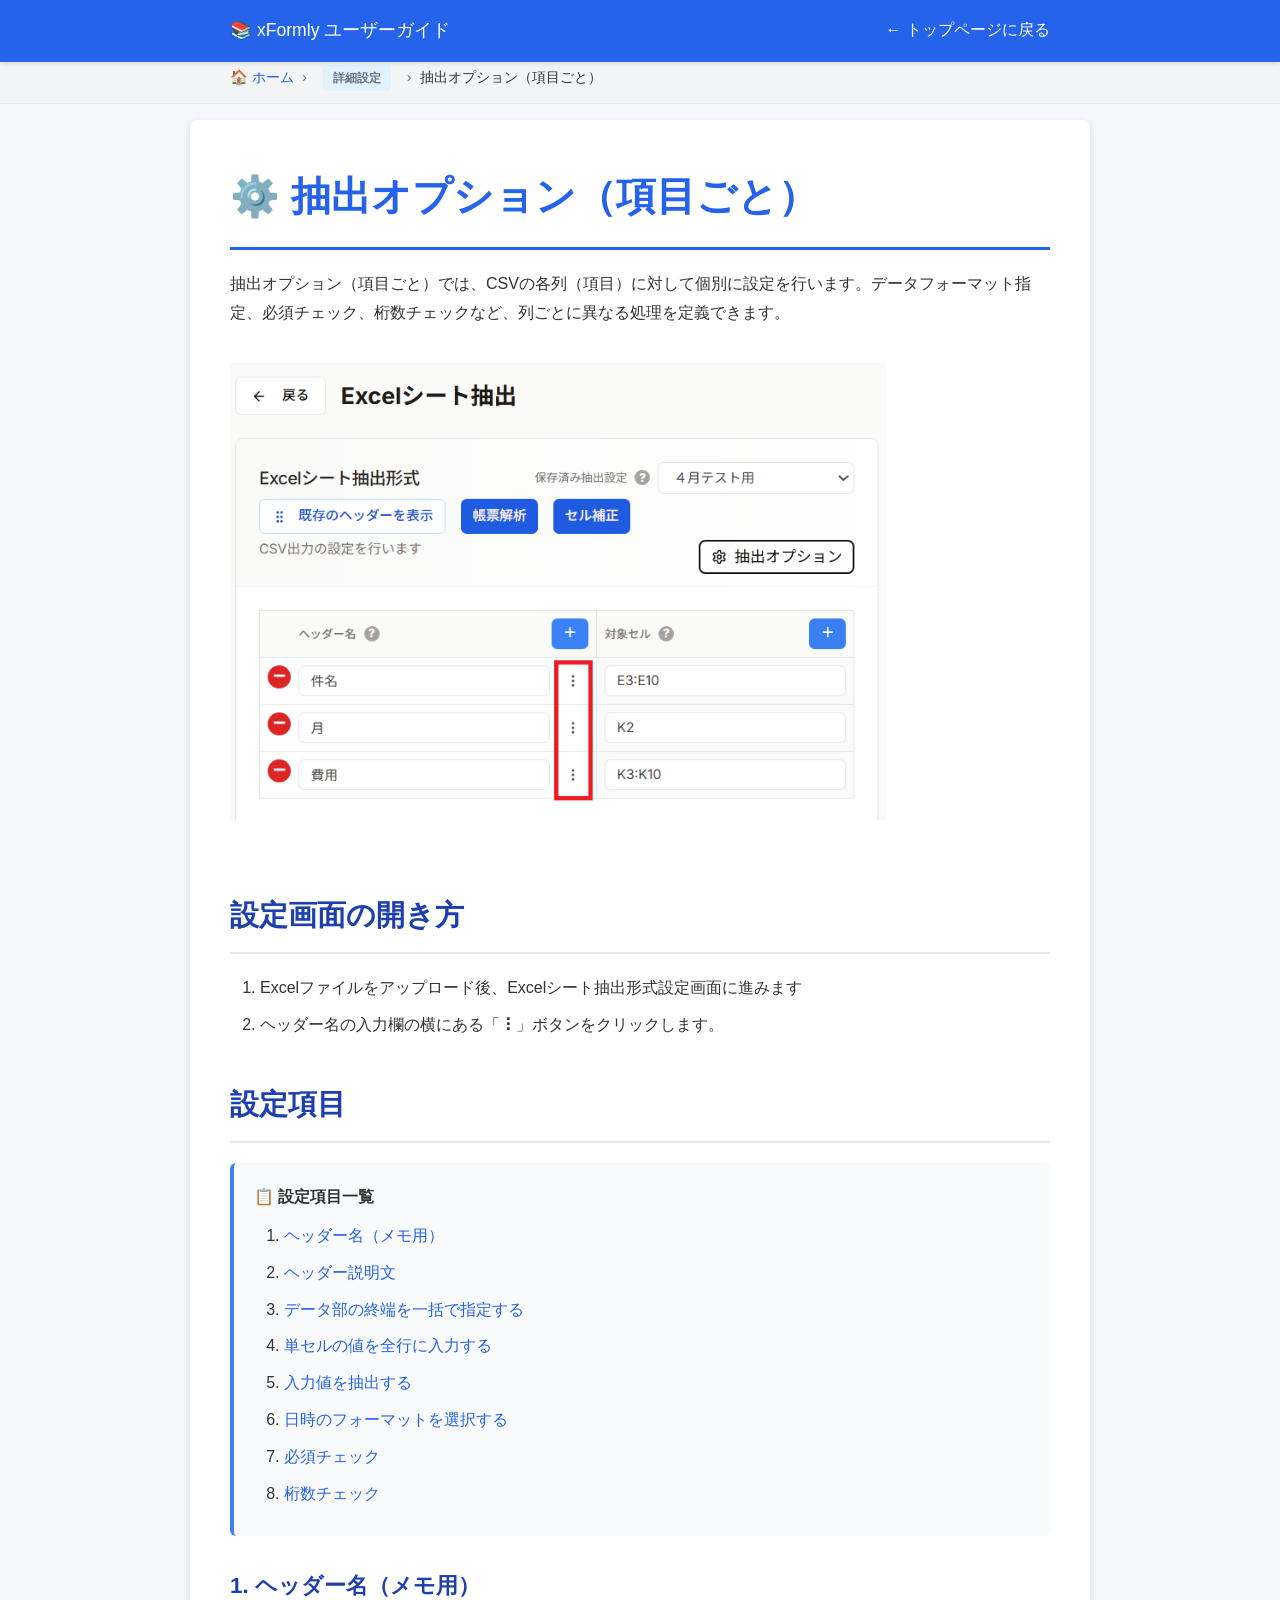
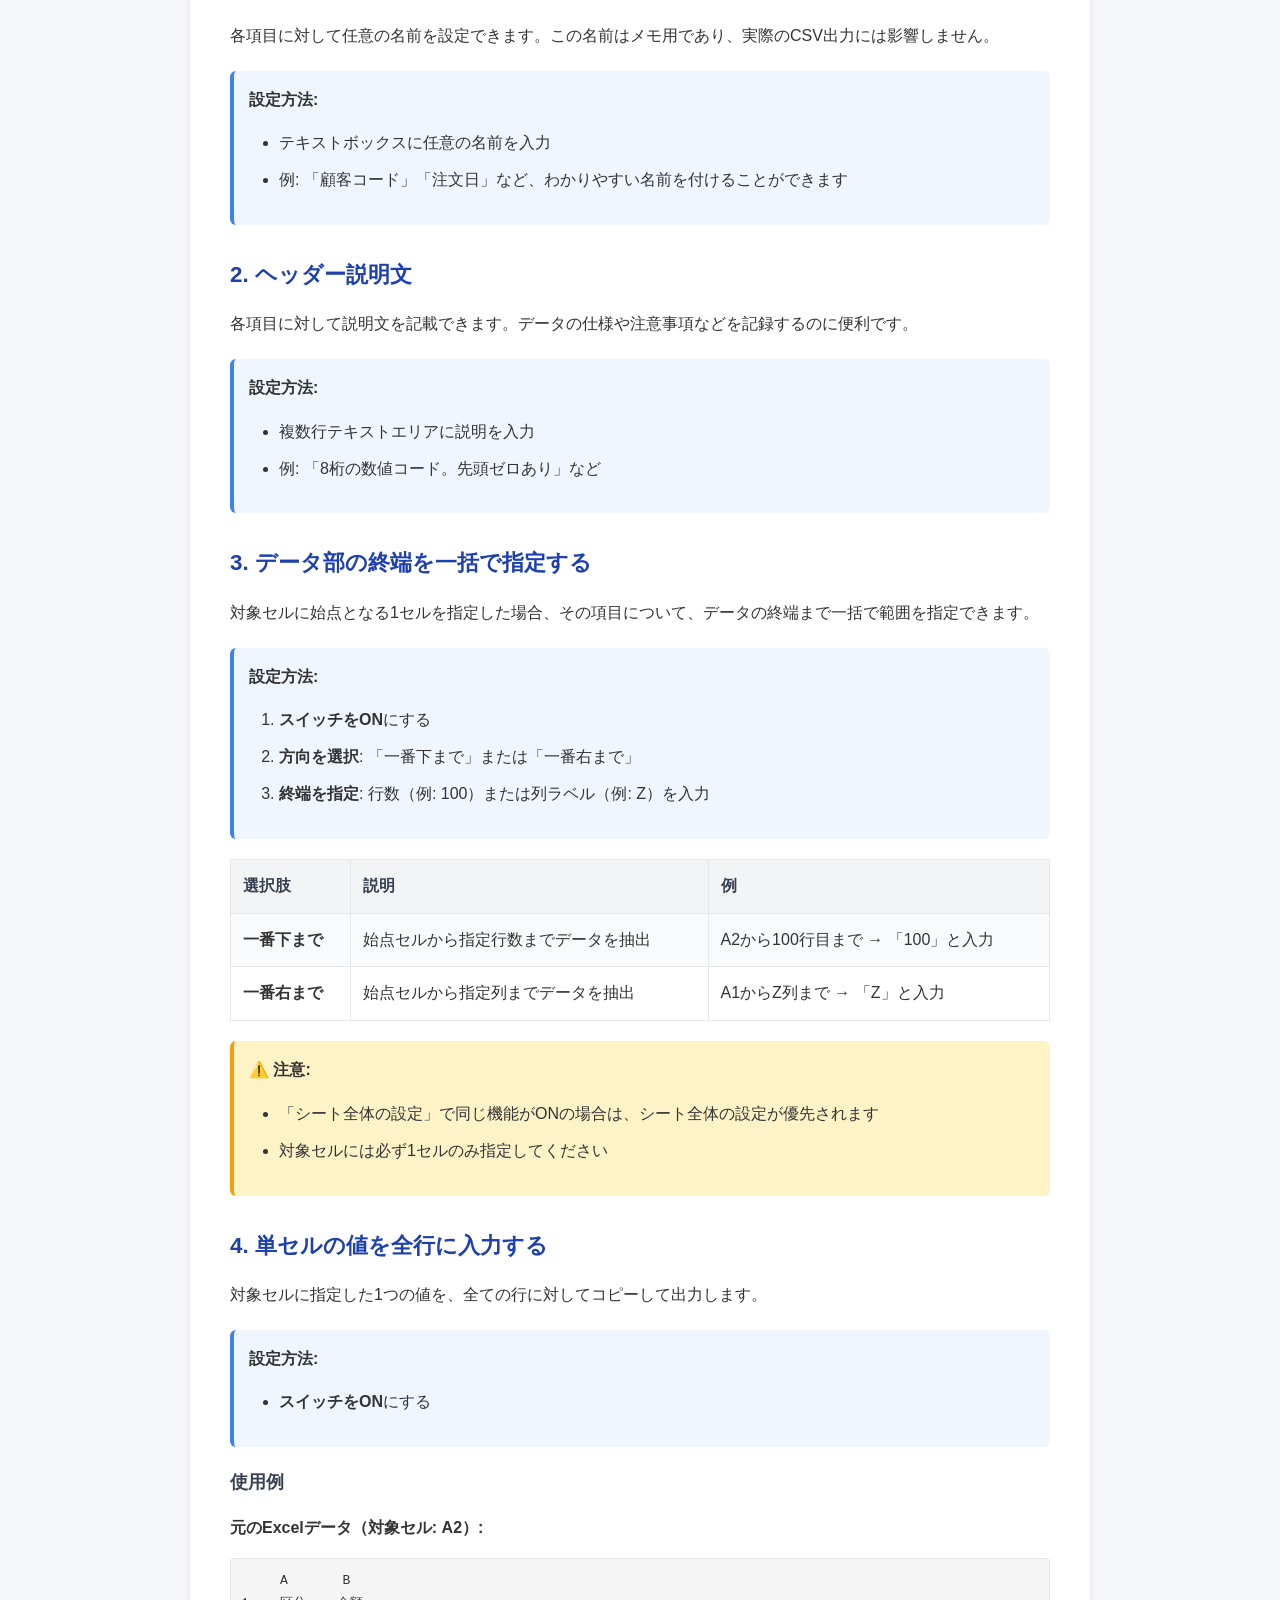
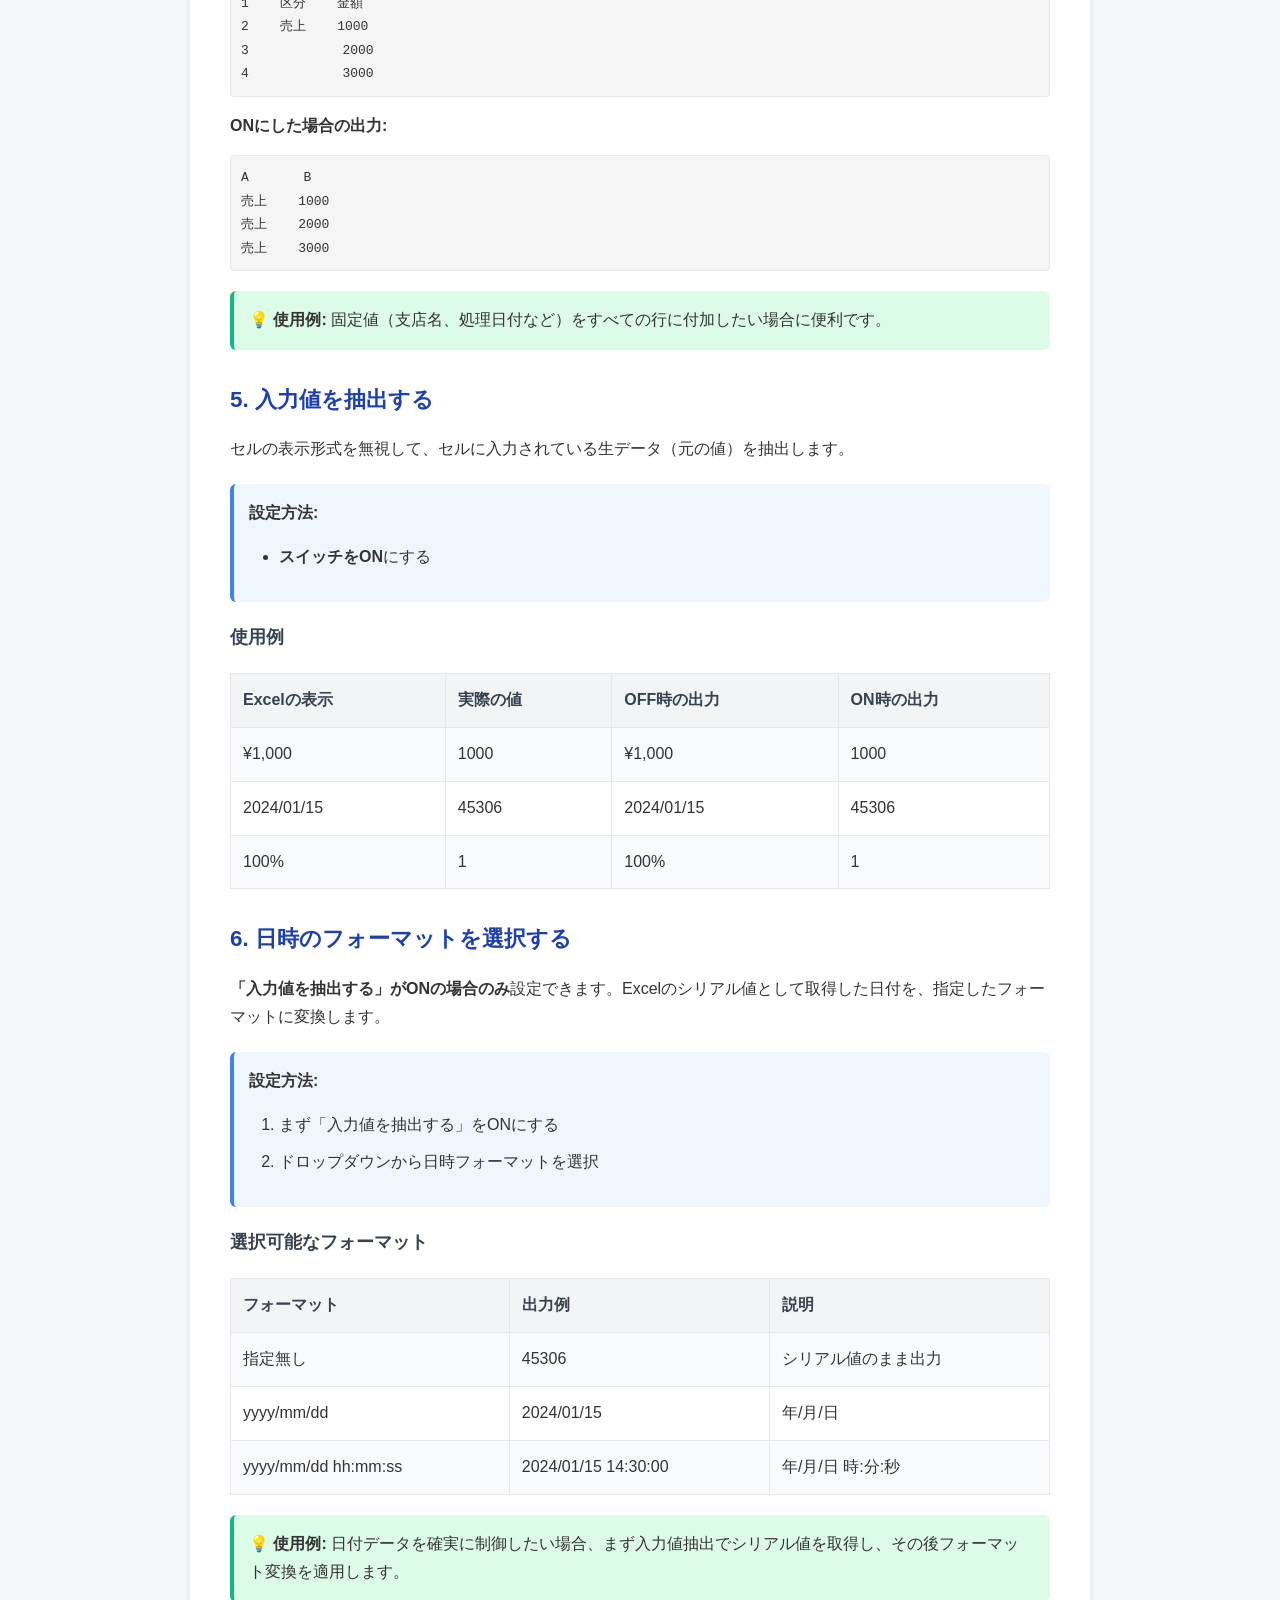
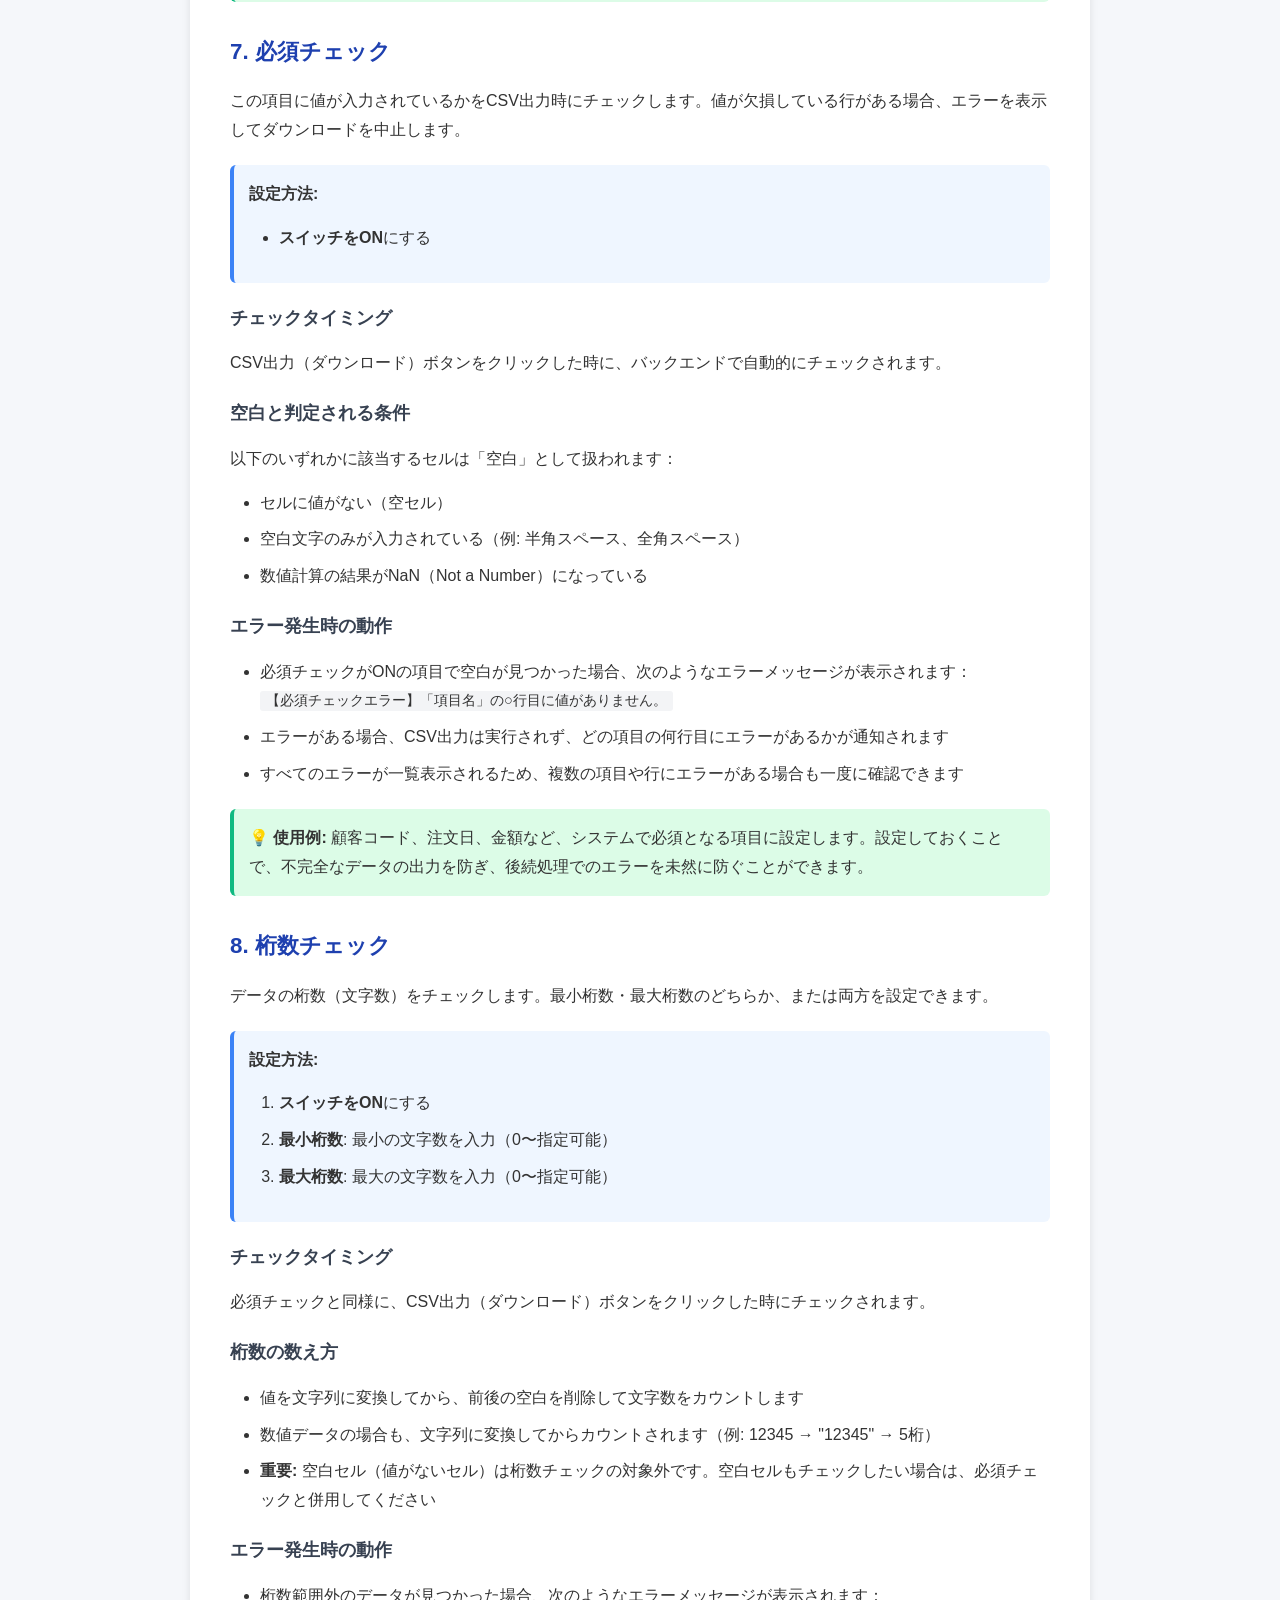
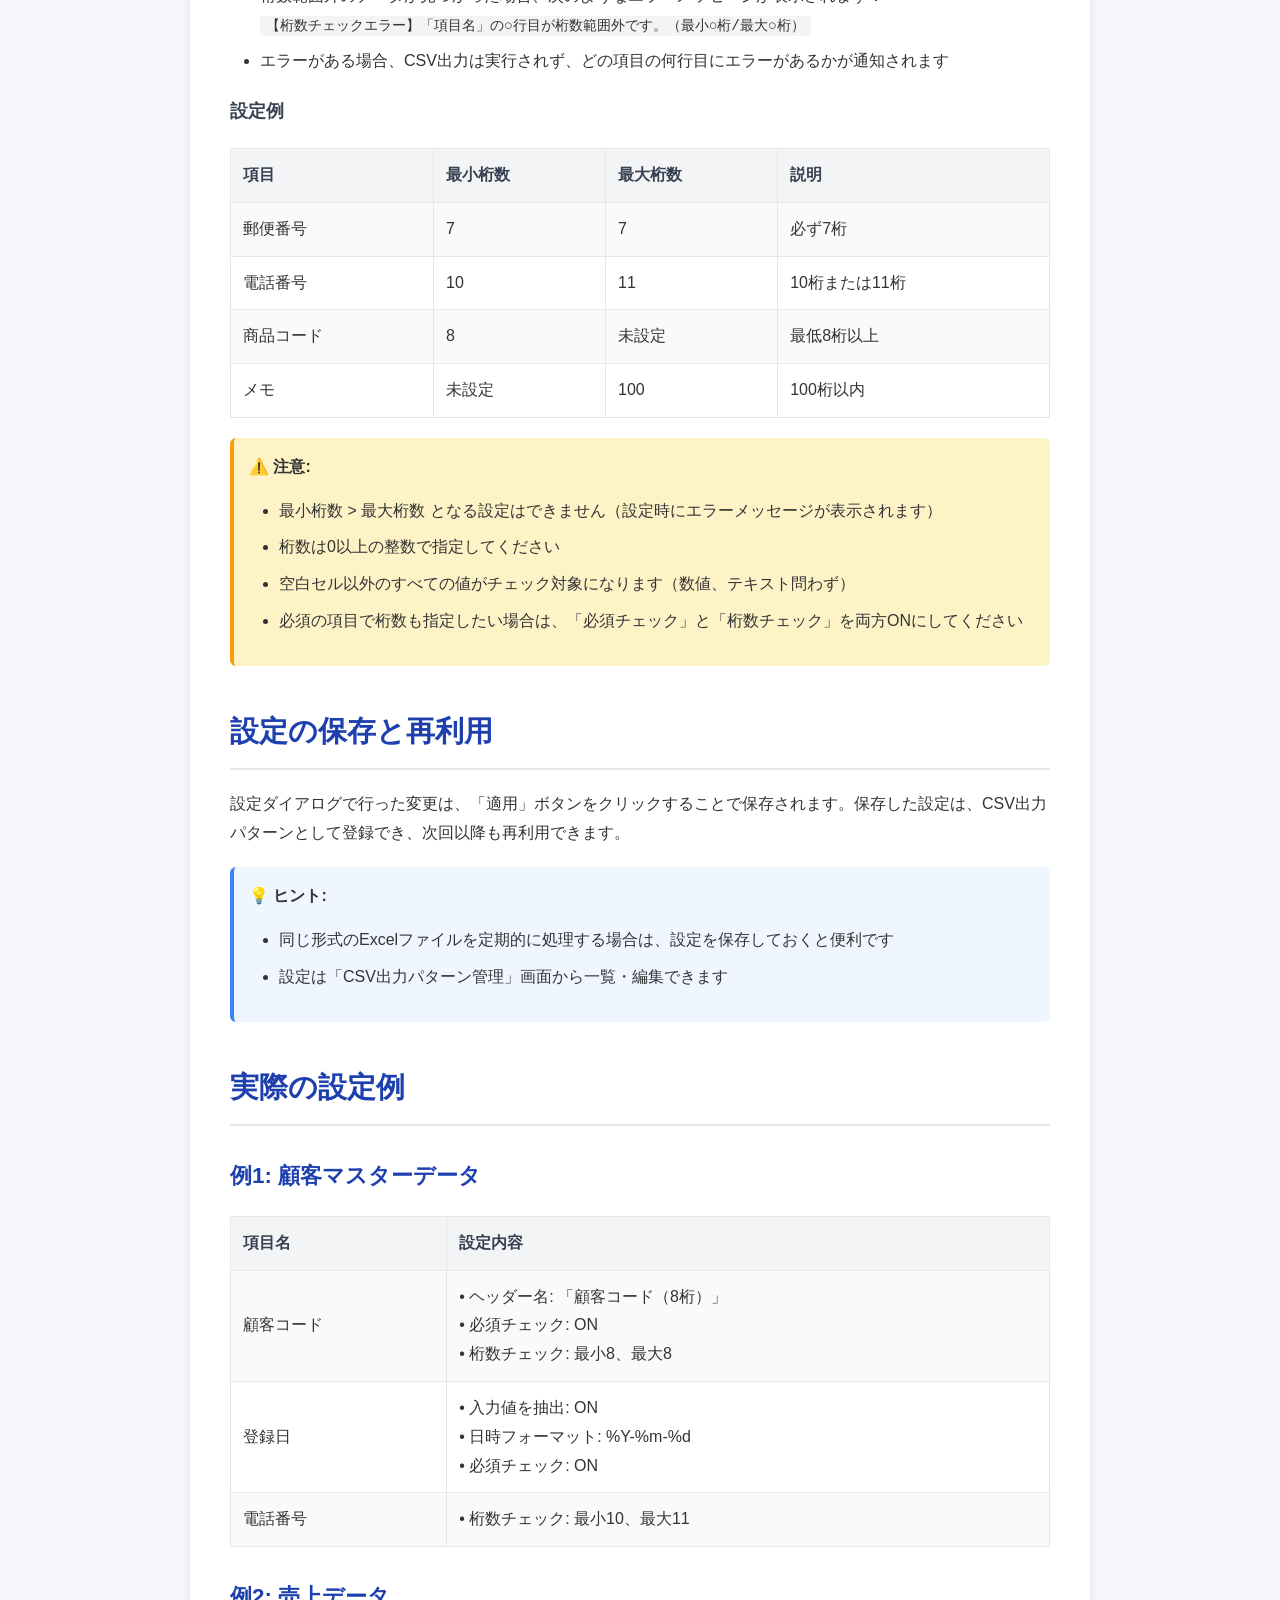
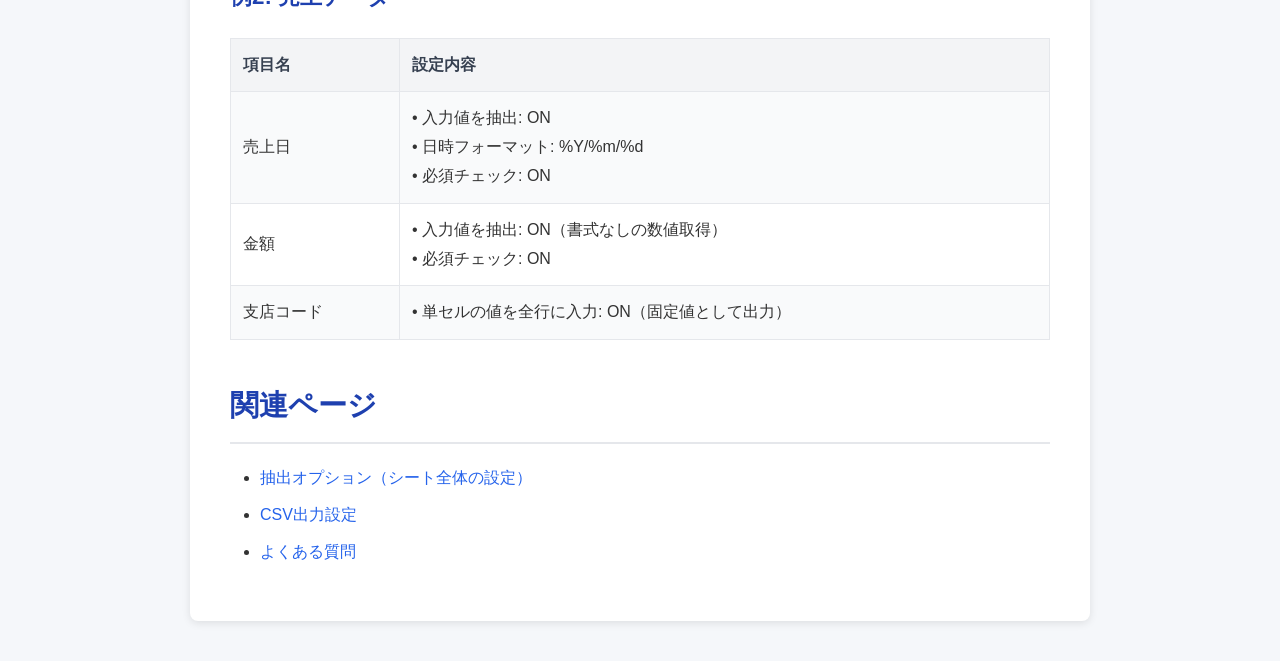
==== advanced-settings-column-options.html @ e6f2d469 "Initial commit: xFormly help site" ====
<!DOCTYPE html>
<html lang="ja">
<head>
    <meta charset="UTF-8">
    <meta name="viewport" content="width=device-width, initial-scale=1.0">
    <title>抽出オプション（項目ごと） - xFormly ユーザーガイド</title>
    
    <link rel="stylesheet" href="css/common.css">
</head>
<body>
    <div class="top-nav">
        <div class="nav-content">
            <a href="index.html" class="home-link">📚 xFormly ユーザーガイド</a>
            <a href="index.html">← トップページに戻る</a>
        </div>
    </div>
    <div class="breadcrumb">
        <div class="breadcrumb-content">
            <a href="index.html">🏠 ホーム</a><span>›</span><a href="advanced-settings.html"><span class="category-badge">詳細設定</span></a><span>›</span>抽出オプション（項目ごと）
        </div>
    </div>

    
    <div class="container">

<h1>⚙️ 抽出オプション（項目ごと）</h1>

<p>抽出オプション（項目ごと）では、CSVの各列（項目）に対して個別に設定を行います。データフォーマット指定、必須チェック、桁数チェックなど、列ごとに異なる処理を定義できます。</p>
    <img src="images/advanced-settings-項目抽出オプション.png" alt="項目抽出オプション" style="max-width: 80%; height: auto; margin: 20px 0;">

<h2>設定画面の開き方</h2>
<ol>
    <li>Excelファイルをアップロード後、Excelシート抽出形式設定画面に進みます</li>
    <li>ヘッダー名の入力欄の横にある「<strong>︙</strong>」ボタンをクリックします。</li>
</ol>

<h2>設定項目</h2>

<div class="note" style="background-color: #f8fafc; border-left: 4px solid #3b82f6; padding: 20px; margin: 20px 0;">
    <strong>📋 設定項目一覧</strong>
    <ol style="margin-top: 10px; margin-bottom: 0;">
        <li><a href="#setting-1" style="color: #2563eb;">ヘッダー名（メモ用）</a></li>
        <li><a href="#setting-2" style="color: #2563eb;">ヘッダー説明文</a></li>
        <li><a href="#setting-3" style="color: #2563eb;">データ部の終端を一括で指定する</a></li>
        <li><a href="#setting-4" style="color: #2563eb;">単セルの値を全行に入力する</a></li>
        <li><a href="#setting-5" style="color: #2563eb;">入力値を抽出する</a></li>
        <li><a href="#setting-6" style="color: #2563eb;">日時のフォーマットを選択する</a></li>
        <li><a href="#setting-7" style="color: #2563eb;">必須チェック</a></li>
        <li><a href="#setting-8" style="color: #2563eb;">桁数チェック</a></li>
    </ol>
</div>

<h3 id="setting-1">1. ヘッダー名（メモ用）</h3>

<p>各項目に対して任意の名前を設定できます。この名前はメモ用であり、実際のCSV出力には影響しません。</p>

<div class="note">
    <strong>設定方法:</strong>
    <ul>
        <li>テキストボックスに任意の名前を入力</li>
        <li>例: 「顧客コード」「注文日」など、わかりやすい名前を付けることができます</li>
    </ul>
</div>

<h3 id="setting-2">2. ヘッダー説明文</h3>

<p>各項目に対して説明文を記載できます。データの仕様や注意事項などを記録するのに便利です。</p>

<div class="note">
    <strong>設定方法:</strong>
    <ul>
        <li>複数行テキストエリアに説明を入力</li>
        <li>例: 「8桁の数値コード。先頭ゼロあり」など</li>
    </ul>
</div>

<h3 id="setting-3">3. データ部の終端を一括で指定する</h3>

<p>対象セルに始点となる1セルを指定した場合、その項目について、データの終端まで一括で範囲を指定できます。</p>

<div class="note">
    <strong>設定方法:</strong>
    <ol>
        <li><strong>スイッチをON</strong>にする</li>
        <li><strong>方向を選択</strong>: 「一番下まで」または「一番右まで」</li>
        <li><strong>終端を指定</strong>: 行数（例: 100）または列ラベル（例: Z）を入力</li>
    </ol>
</div>

<table>
    <tr>
        <th>選択肢</th>
        <th>説明</th>
        <th>例</th>
    </tr>
    <tr>
        <td><strong>一番下まで</strong></td>
        <td>始点セルから指定行数までデータを抽出</td>
        <td>A2から100行目まで → 「100」と入力</td>
    </tr>
    <tr>
        <td><strong>一番右まで</strong></td>
        <td>始点セルから指定列までデータを抽出</td>
        <td>A1からZ列まで → 「Z」と入力</td>
    </tr>
</table>

<div class="warning">
    <strong>⚠️ 注意:</strong>
    <ul>
        <li>「シート全体の設定」で同じ機能がONの場合は、シート全体の設定が優先されます</li>
        <li>対象セルには必ず1セルのみ指定してください</li>
    </ul>
</div>

<h3 id="setting-4">4. 単セルの値を全行に入力する</h3>

<p>対象セルに指定した1つの値を、全ての行に対してコピーして出力します。</p>

<div class="note">
    <strong>設定方法:</strong>
    <ul>
        <li><strong>スイッチをON</strong>にする</li>
    </ul>
</div>

<h4>使用例</h4>

<p><strong>元のExcelデータ（対象セル: A2）:</strong></p>
<pre style="background-color: #f5f5f5; padding: 10px; border-radius: 4px;">
     A       B
1    区分    金額
2    売上    1000
3            2000
4            3000
</pre>

<p><strong>ONにした場合の出力:</strong></p>
<pre style="background-color: #f5f5f5; padding: 10px; border-radius: 4px;">
A       B
売上    1000
売上    2000
売上    3000
</pre>

<div class="tip">
    <strong>💡 使用例:</strong> 固定値（支店名、処理日付など）をすべての行に付加したい場合に便利です。
</div>

<h3 id="setting-5">5. 入力値を抽出する</h3>

<p>セルの表示形式を無視して、セルに入力されている生データ（元の値）を抽出します。</p>

<div class="note">
    <strong>設定方法:</strong>
    <ul>
        <li><strong>スイッチをON</strong>にする</li>
    </ul>
</div>

<h4>使用例</h4>

<table>
    <tr>
        <th>Excelの表示</th>
        <th>実際の値</th>
        <th>OFF時の出力</th>
        <th>ON時の出力</th>
    </tr>
    <tr>
        <td>¥1,000</td>
        <td>1000</td>
        <td>¥1,000</td>
        <td>1000</td>
    </tr>
    <tr>
        <td>2024/01/15</td>
        <td>45306</td>
        <td>2024/01/15</td>
        <td>45306</td>
    </tr>
    <tr>
        <td>100%</td>
        <td>1</td>
        <td>100%</td>
        <td>1</td>
    </tr>
</table>

<h3 id="setting-6">6. 日時のフォーマットを選択する</h3>

<p><strong>「入力値を抽出する」がONの場合のみ</strong>設定できます。Excelのシリアル値として取得した日付を、指定したフォーマットに変換します。</p>

<div class="note">
    <strong>設定方法:</strong>
    <ol>
        <li>まず「入力値を抽出する」をONにする</li>
        <li>ドロップダウンから日時フォーマットを選択</li>
    </ol>
</div>

<h4>選択可能なフォーマット</h4>

<table>
    <tr>
        <th>フォーマット</th>
        <th>出力例</th>
        <th>説明</th>
    </tr>
    <tr>
        <td>指定無し</td>
        <td>45306</td>
        <td>シリアル値のまま出力</td>
    </tr>
    <tr>
        <td>yyyy/mm/dd</td>
        <td>2024/01/15</td>
        <td>年/月/日</td>
    </tr>
    <tr>
        <td>yyyy/mm/dd hh:mm:ss</td>
        <td>2024/01/15 14:30:00</td>
        <td>年/月/日 時:分:秒</td>
    </tr>
</table>

<div class="tip">
    <strong>💡 使用例:</strong> 日付データを確実に制御したい場合、まず入力値抽出でシリアル値を取得し、その後フォーマット変換を適用します。
</div>

<h3 id="setting-7">7. 必須チェック</h3>

<p>この項目に値が入力されているかをCSV出力時にチェックします。値が欠損している行がある場合、エラーを表示してダウンロードを中止します。</p>

<div class="note">
    <strong>設定方法:</strong>
    <ul>
        <li><strong>スイッチをON</strong>にする</li>
    </ul>
</div>

<h4>チェックタイミング</h4>

<p>CSV出力（ダウンロード）ボタンをクリックした時に、バックエンドで自動的にチェックされます。</p>

<h4>空白と判定される条件</h4>

<p>以下のいずれかに該当するセルは「空白」として扱われます：</p>

<ul>
    <li>セルに値がない（空セル）</li>
    <li>空白文字のみが入力されている（例: 半角スペース、全角スペース）</li>
    <li>数値計算の結果がNaN（Not a Number）になっている</li>
</ul>

<h4>エラー発生時の動作</h4>

<ul>
    <li>必須チェックがONの項目で空白が見つかった場合、次のようなエラーメッセージが表示されます：<br>
        <code>【必須チェックエラー】「項目名」の○行目に値がありません。</code>
    </li>
    <li>エラーがある場合、CSV出力は実行されず、どの項目の何行目にエラーがあるかが通知されます</li>
    <li>すべてのエラーが一覧表示されるため、複数の項目や行にエラーがある場合も一度に確認できます</li>
</ul>

<div class="tip">
    <strong>💡 使用例:</strong> 顧客コード、注文日、金額など、システムで必須となる項目に設定します。設定しておくことで、不完全なデータの出力を防ぎ、後続処理でのエラーを未然に防ぐことができます。
</div>

<h3 id="setting-8">8. 桁数チェック</h3>

<p>データの桁数（文字数）をチェックします。最小桁数・最大桁数のどちらか、または両方を設定できます。</p>

<div class="note">
    <strong>設定方法:</strong>
    <ol>
        <li><strong>スイッチをON</strong>にする</li>
        <li><strong>最小桁数</strong>: 最小の文字数を入力（0〜指定可能）</li>
        <li><strong>最大桁数</strong>: 最大の文字数を入力（0〜指定可能）</li>
    </ol>
</div>

<h4>チェックタイミング</h4>

<p>必須チェックと同様に、CSV出力（ダウンロード）ボタンをクリックした時にチェックされます。</p>

<h4>桁数の数え方</h4>

<ul>
    <li>値を文字列に変換してから、前後の空白を削除して文字数をカウントします</li>
    <li>数値データの場合も、文字列に変換してからカウントされます（例: 12345 → "12345" → 5桁）</li>
    <li><strong>重要:</strong> 空白セル（値がないセル）は桁数チェックの対象外です。空白セルもチェックしたい場合は、必須チェックと併用してください</li>
</ul>

<h4>エラー発生時の動作</h4>

<ul>
    <li>桁数範囲外のデータが見つかった場合、次のようなエラーメッセージが表示されます：<br>
        <code>【桁数チェックエラー】「項目名」の○行目が桁数範囲外です。（最小○桁/最大○桁）</code>
    </li>
    <li>エラーがある場合、CSV出力は実行されず、どの項目の何行目にエラーがあるかが通知されます</li>
</ul>

<h4>設定例</h4>

<table>
    <tr>
        <th>項目</th>
        <th>最小桁数</th>
        <th>最大桁数</th>
        <th>説明</th>
    </tr>
    <tr>
        <td>郵便番号</td>
        <td>7</td>
        <td>7</td>
        <td>必ず7桁</td>
    </tr>
    <tr>
        <td>電話番号</td>
        <td>10</td>
        <td>11</td>
        <td>10桁または11桁</td>
    </tr>
    <tr>
        <td>商品コード</td>
        <td>8</td>
        <td>未設定</td>
        <td>最低8桁以上</td>
    </tr>
    <tr>
        <td>メモ</td>
        <td>未設定</td>
        <td>100</td>
        <td>100桁以内</td>
    </tr>
</table>

<div class="warning">
    <strong>⚠️ 注意:</strong>
    <ul>
        <li>最小桁数 > 最大桁数 となる設定はできません（設定時にエラーメッセージが表示されます）</li>
        <li>桁数は0以上の整数で指定してください</li>
        <li>空白セル以外のすべての値がチェック対象になります（数値、テキスト問わず）</li>
        <li>必須の項目で桁数も指定したい場合は、「必須チェック」と「桁数チェック」を両方ONにしてください</li>
    </ul>
</div>

<h2>設定の保存と再利用</h2>

<p>設定ダイアログで行った変更は、「適用」ボタンをクリックすることで保存されます。保存した設定は、CSV出力パターンとして登録でき、次回以降も再利用できます。</p>

<div class="note">
    <strong>💡 ヒント:</strong> 
    <ul>
        <li>同じ形式のExcelファイルを定期的に処理する場合は、設定を保存しておくと便利です</li>
        <li>設定は「CSV出力パターン管理」画面から一覧・編集できます</li>
    </ul>
</div>

<h2>実際の設定例</h2>

<h3>例1: 顧客マスターデータ</h3>

<table>
    <tr>
        <th>項目名</th>
        <th>設定内容</th>
    </tr>
    <tr>
        <td>顧客コード</td>
        <td>
            • ヘッダー名: 「顧客コード（8桁）」<br>
            • 必須チェック: ON<br>
            • 桁数チェック: 最小8、最大8
        </td>
    </tr>
    <tr>
        <td>登録日</td>
        <td>
            • 入力値を抽出: ON<br>
            • 日時フォーマット: %Y-%m-%d<br>
            • 必須チェック: ON
        </td>
    </tr>
    <tr>
        <td>電話番号</td>
        <td>
            • 桁数チェック: 最小10、最大11
        </td>
    </tr>
</table>

<h3>例2: 売上データ</h3>

<table>
    <tr>
        <th>項目名</th>
        <th>設定内容</th>
    </tr>
    <tr>
        <td>売上日</td>
        <td>
            • 入力値を抽出: ON<br>
            • 日時フォーマット: %Y/%m/%d<br>
            • 必須チェック: ON
        </td>
    </tr>
    <tr>
        <td>金額</td>
        <td>
            • 入力値を抽出: ON（書式なしの数値取得）<br>
            • 必須チェック: ON
        </td>
    </tr>
    <tr>
        <td>支店コード</td>
        <td>
            • 単セルの値を全行に入力: ON（固定値として出力）
        </td>
    </tr>
</table>

<h2>関連ページ</h2>
<ul>
    <li><a href="advanced-settings-sheet-extraction-options.html">抽出オプション（シート全体の設定）</a></li>
    <li><a href="basic-operations-csv-output-settings.html">CSV出力設定</a></li>
    <li><a href="faq.html">よくある質問</a></li>
</ul>

    </div>
</body>
</html>
---- css/common.css ----
/* ================================================
   xFormly ユーザーガイド 共通スタイルシート
   ================================================ */

/* リセット・基本設定 */
* {
    margin: 0;
    padding: 0;
    box-sizing: border-box;
}

body {
    font-family: -apple-system, BlinkMacSystemFont, 'Segoe UI', 'Hiragino Sans', 'Hiragino Kaku Gothic ProN', Meiryo, sans-serif;
    line-height: 1.8;
    color: #333;
    background: #f5f7fa;
    padding-top: 120px; /* 固定ヘッダ分のスペース */
    padding-bottom: 40px;
}

.container {
    max-width: 900px;
    margin: 0 auto;
    background: white;
    padding: 40px;
    border-radius: 8px;
    box-shadow: 0 2px 8px rgba(0,0,0,0.1);
}

/* 固定ヘッダー */
.top-nav {
    background-color: #2563eb;
    padding: 15px 0;
    position: fixed;
    top: 0;
    left: 0;
    right: 0;
    z-index: 1000;
    box-shadow: 0 2px 4px rgba(0,0,0,0.1);
}

.top-nav .nav-content {
    max-width: 900px;
    margin: 0 auto;
    padding: 0 40px;
    display: flex;
    align-items: center;
    justify-content: space-between;
}

.top-nav a {
    color: white;
    text-decoration: none;
    font-weight: 500;
    transition: opacity 0.3s;
}

.top-nav a:hover {
    opacity: 0.8;
}

.home-link {
    font-size: 1.1em;
}

/* パンくずリスト */
.breadcrumb {
    background-color: #f3f4f6;
    padding: 12px 0;
    font-size: 0.9em;
    position: fixed;
    top: 53px;
    left: 0;
    right: 0;
    z-index: 999;
    border-bottom: 1px solid #e5e7eb;
}

.breadcrumb .breadcrumb-content {
    max-width: 900px;
    margin: 0 auto;
    padding: 0 40px;
}

.breadcrumb a {
    color: #2563eb;
    text-decoration: none;
}

.breadcrumb a:hover {
    text-decoration: underline;
}

.breadcrumb span {
    color: #6b7280;
    margin: 0 8px;
}

/* カテゴリバッジ */
.category-badge {
    background-color: #e0f2fe;
    color: #0369a1;
    padding: 2px 10px;
    border-radius: 4px;
    font-size: 0.85em;
    font-weight: 600;
    display: inline-block;
}

/* タイポグラフィ */
h1 {
    color: #2563eb;
    font-size: 2.5em;
    margin-bottom: 20px;
    padding-bottom: 15px;
    border-bottom: 3px solid #2563eb;
}

h2 {
    color: #1e40af;
    font-size: 1.8em;
    margin-top: 40px;
    margin-bottom: 20px;
    padding-bottom: 10px;
    border-bottom: 2px solid #e5e7eb;
}

h3 {
    color: #1e40af;
    font-size: 1.4em;
    margin-top: 30px;
    margin-bottom: 15px;
}

h4 {
    color: #374151;
    font-size: 1.1em;
    margin-top: 20px;
    margin-bottom: 10px;
}

p {
    margin: 15px 0;
}

ul, ol {
    margin: 15px 0;
    padding-left: 30px;
}

li {
    margin: 8px 0;
}

a {
    color: #2563eb;
    text-decoration: none;
}

a:hover {
    text-decoration: underline;
}

hr {
    border: none;
    border-top: 1px solid #e5e7eb;
    margin: 30px 0;
}

/* テーブル */
table {
    width: 100%;
    border-collapse: collapse;
    margin: 20px 0;
}

th, td {
    padding: 12px;
    text-align: left;
    border: 1px solid #e5e7eb;
}

th {
    background: #f3f4f6;
    font-weight: 600;
    color: #374151;
}

tr:nth-child(even) {
    background-color: #f9fafb;
}

/* コード */
code {
    background: #f3f4f6;
    padding: 2px 6px;
    border-radius: 3px;
    font-family: 'Courier New', 'Consolas', monospace;
    font-size: 0.9em;
}

pre {
    background: #f3f4f6;
    padding: 15px;
    border-radius: 6px;
    overflow-x: auto;
    border: 1px solid #e5e7eb;
}

pre code {
    background: none;
    padding: 0;
}

/* 通知・警告ボックス */
.note {
    background: #eff6ff;
    padding: 15px;
    border-radius: 6px;
    border-left: 4px solid #3b82f6;
    margin: 20px 0;
}

.warning {
    background: #fef3c7;
    padding: 15px;
    border-radius: 6px;
    border-left: 4px solid #f59e0b;
    margin: 20px 0;
}

.tip {
    background: #dcfce7;
    padding: 15px;
    border-radius: 6px;
    border-left: 4px solid #10b981;
    margin: 20px 0;
}

.plan-note {
    background: #fef3c7;
    padding: 15px;
    border-radius: 6px;
    border-left: 4px solid #f59e0b;
    margin: 20px 0;
}

/* ステップセクション */
.step-section {
    background: #f8fafc;
    padding: 20px;
    border-radius: 6px;
    margin: 20px 0;
    border: 1px solid #e5e7eb;
}

.step {
    background: #f8fafc;
    padding: 15px;
    margin: 15px 0;
    border-radius: 6px;
    border-left: 4px solid #6b7280;
}

.step-number {
    display: inline-block;
    background-color: #2563eb;
    color: white;
    width: 28px;
    height: 28px;
    border-radius: 50%;
    text-align: center;
    line-height: 28px;
    font-weight: bold;
    margin-right: 10px;
}

/* 特殊セクション */
.feature-section {
    margin: 30px 0;
}

.user-section {
    background: #f0fdf4;
    padding: 20px;
    border-radius: 6px;
    margin: 20px 0;
    border: 1px solid #d1fae5;
}

.mode-section {
    background: #eff6ff;
    padding: 20px;
    border-radius: 6px;
    margin: 20px 0;
    border-left: 4px solid #3b82f6;
}

.related-links {
    background: #f8fafc;
    padding: 20px;
    border-radius: 6px;
    margin: 30px 0;
    border: 1px solid #e5e7eb;
}

/* 画像プレースホルダー */
.image-placeholder {
    background: #f3f4f6;
    padding: 40px;
    text-align: center;
    border-radius: 6px;
    margin: 20px 0;
    color: #6b7280;
    border: 2px dashed #d1d5db;
}

/* 画像コンテナ */
.image-container {
    margin: 30px 0;
    text-align: center;
}

.image-container img {
    max-width: 100%;
    height: auto;
    border-radius: 8px;
    box-shadow: 0 4px 12px rgba(0,0,0,0.15);
    border: 1px solid #e5e7eb;
}

.image-caption {
    margin-top: 12px;
    font-size: 0.9em;
    color: #6b7280;
    font-style: italic;
}

/* カテゴリリスト（トップページ・カテゴリページ用） */
.category-list {
    display: grid;
    grid-template-columns: repeat(auto-fit, minmax(280px, 1fr));
    gap: 20px;
    margin: 30px 0;
}

.category-card {
    border: 1px solid #e5e7eb;
    border-radius: 8px;
    padding: 20px;
    background-color: #fafafa;
    transition: all 0.3s ease;
    text-decoration: none;
    display: block;
}

.category-card:hover {
    box-shadow: 0 4px 12px rgba(0,0,0,0.15);
    transform: translateY(-2px);
    background-color: #fff;
    border-color: #2563eb;
}

.category-card h3 {
    margin-top: 0;
    color: #1e40af;
}

.category-card p {
    color: #666;
    font-size: 0.95em;
    margin: 10px 0 0 0;
}

.category-card .description {
    font-size: 0.9em;
    color: #6b7280;
    margin-top: 10px;
    line-height: 1.6;
}

/* ナビゲーショングリッド（トップページ用） */
.nav-grid {
    display: grid;
    grid-template-columns: repeat(auto-fit, minmax(300px, 1fr));
    gap: 20px;
    margin: 30px 0;
}

.nav-card {
    border: 1px solid #e5e7eb;
    border-radius: 8px;
    padding: 25px;
    background-color: #fff;
    transition: all 0.3s ease;
    cursor: pointer;
    text-decoration: none;
    display: block;
    box-shadow: 0 2px 5px rgba(0,0,0,0.1);
}

.nav-card:hover {
    transform: translateY(-3px);
    box-shadow: 0 5px 15px rgba(0,0,0,0.2);
    border-color: #2563eb;
}

.nav-card h2 {
    color: #1e40af;
    margin-top: 0;
    font-size: 1.5em;
    display: flex;
    align-items: center;
    border-bottom: none;
    padding-bottom: 0;
}

.nav-card h2 .emoji {
    font-size: 1.3em;
    margin-right: 10px;
}

.nav-card p {
    color: #555;
    margin: 10px 0;
}

.nav-card .description {
    font-size: 0.95em;
    color: #666;
    margin-top: 10px;
    line-height: 1.8;
}

/* トップページ用ヘッダー */
.header {
    text-align: center;
    margin-bottom: 40px;
    padding: 30px 0;
    border-bottom: 2px solid #e5e7eb;
}

.header h1 {
    color: #1e40af;
    font-size: 2.5em;
    margin-bottom: 10px;
    border-bottom: none;
}

.header p {
    color: #6b7280;
    font-size: 1.1em;
}

/* 検索ボックス */
.search-box {
    margin: 30px 0;
    text-align: center;
}

.search-box input {
    width: 100%;
    max-width: 600px;
    padding: 12px 20px;
    font-size: 1em;
    border: 1px solid #d1d5db;
    border-radius: 6px;
    outline: none;
    transition: border-color 0.3s;
}

.search-box input:focus {
    border-color: #2563eb;
    box-shadow: 0 0 0 3px rgba(37, 99, 235, 0.1);
}

/* クイックリンク */
.quick-links {
    background-color: #f8fafc;
    padding: 25px;
    border-radius: 8px;
    margin-top: 40px;
    border: 1px solid #e5e7eb;
}

.quick-links h3 {
    color: #1e40af;
    margin-top: 0;
}

.quick-links ul {
    list-style: none;
    padding: 0;
}

.quick-links li {
    margin: 12px 0;
}

.quick-links a {
    color: #2563eb;
    text-decoration: none;
    font-weight: 500;
}

.quick-links a:hover {
    text-decoration: underline;
}

/* フッター */
.footer {
    text-align: center;
    margin-top: 50px;
    padding-top: 30px;
    border-top: 2px solid #e5e7eb;
    color: #6b7280;
}

/* 詳細情報の開閉 */
details {
    margin: 15px 0;
    background: #f9fafb;
    padding: 15px;
    border-radius: 6px;
    border: 1px solid #e5e7eb;
}

summary {
    cursor: pointer;
    font-weight: 600;
    color: #1e40af;
    user-select: none;
}

summary:hover {
    color: #2563eb;
}

details[open] summary {
    margin-bottom: 10px;
}

/* レスポンシブデザイン */
@media (max-width: 768px) {
    body {
        padding-top: 110px;
        padding-left: 10px;
        padding-right: 10px;
    }

    .container {
        padding: 20px;
    }

    .top-nav .nav-content,
    .breadcrumb .breadcrumb-content {
        padding: 0 20px;
    }

    h1 {
        font-size: 2em;
    }

    h2 {
        font-size: 1.5em;
    }

    .nav-grid,
    .category-list {
        grid-template-columns: 1fr;
    }
}

/* 出力定義の理解ページ用スタイル */
.hierarchy-box { 
    background: #eff6ff; 
    border: 2px solid #3b82f6; 
    padding: 30px; 
    border-radius: 8px; 
    margin: 30px 0; 
}

.hierarchy-level { 
    background: white; 
    padding: 15px; 
    margin: 10px 0; 
    border-radius: 6px; 
    border-left: 4px solid #3b82f6; 
}

.hierarchy-level h4 { 
    color: #1e40af; 
    margin: 0 0 10px 0; 
}

.hierarchy-level p { 
    margin: 5px 0; 
    font-size: 0.95em; 
    color: #374151;
}

.example-box { 
    background: #f0fdf4; 
    border: 2px solid #86efac; 
    border-radius: 8px; 
    padding: 20px; 
    margin: 20px 0; 
}

.example-box h4 { 
    color: #166534; 
    margin-top: 0; 
}

.flow-diagram { 
    background: white; 
    border: 2px solid #e5e7eb; 
    border-radius: 8px; 
    padding: 20px; 
    margin: 20px 0; 
}

.flow-step { 
    display: flex; 
    align-items: center; 
    margin: 15px 0; 
}

.flow-number { 
    background: #3b82f6; 
    color: white; 
    width: 40px; 
    height: 40px; 
    border-radius: 50%; 
    display: flex; 
    align-items: center; 
    justify-content: center; 
    font-weight: bold; 
    flex-shrink: 0; 
}

.flow-content { 
    margin-left: 20px; 
    flex: 1; 
}
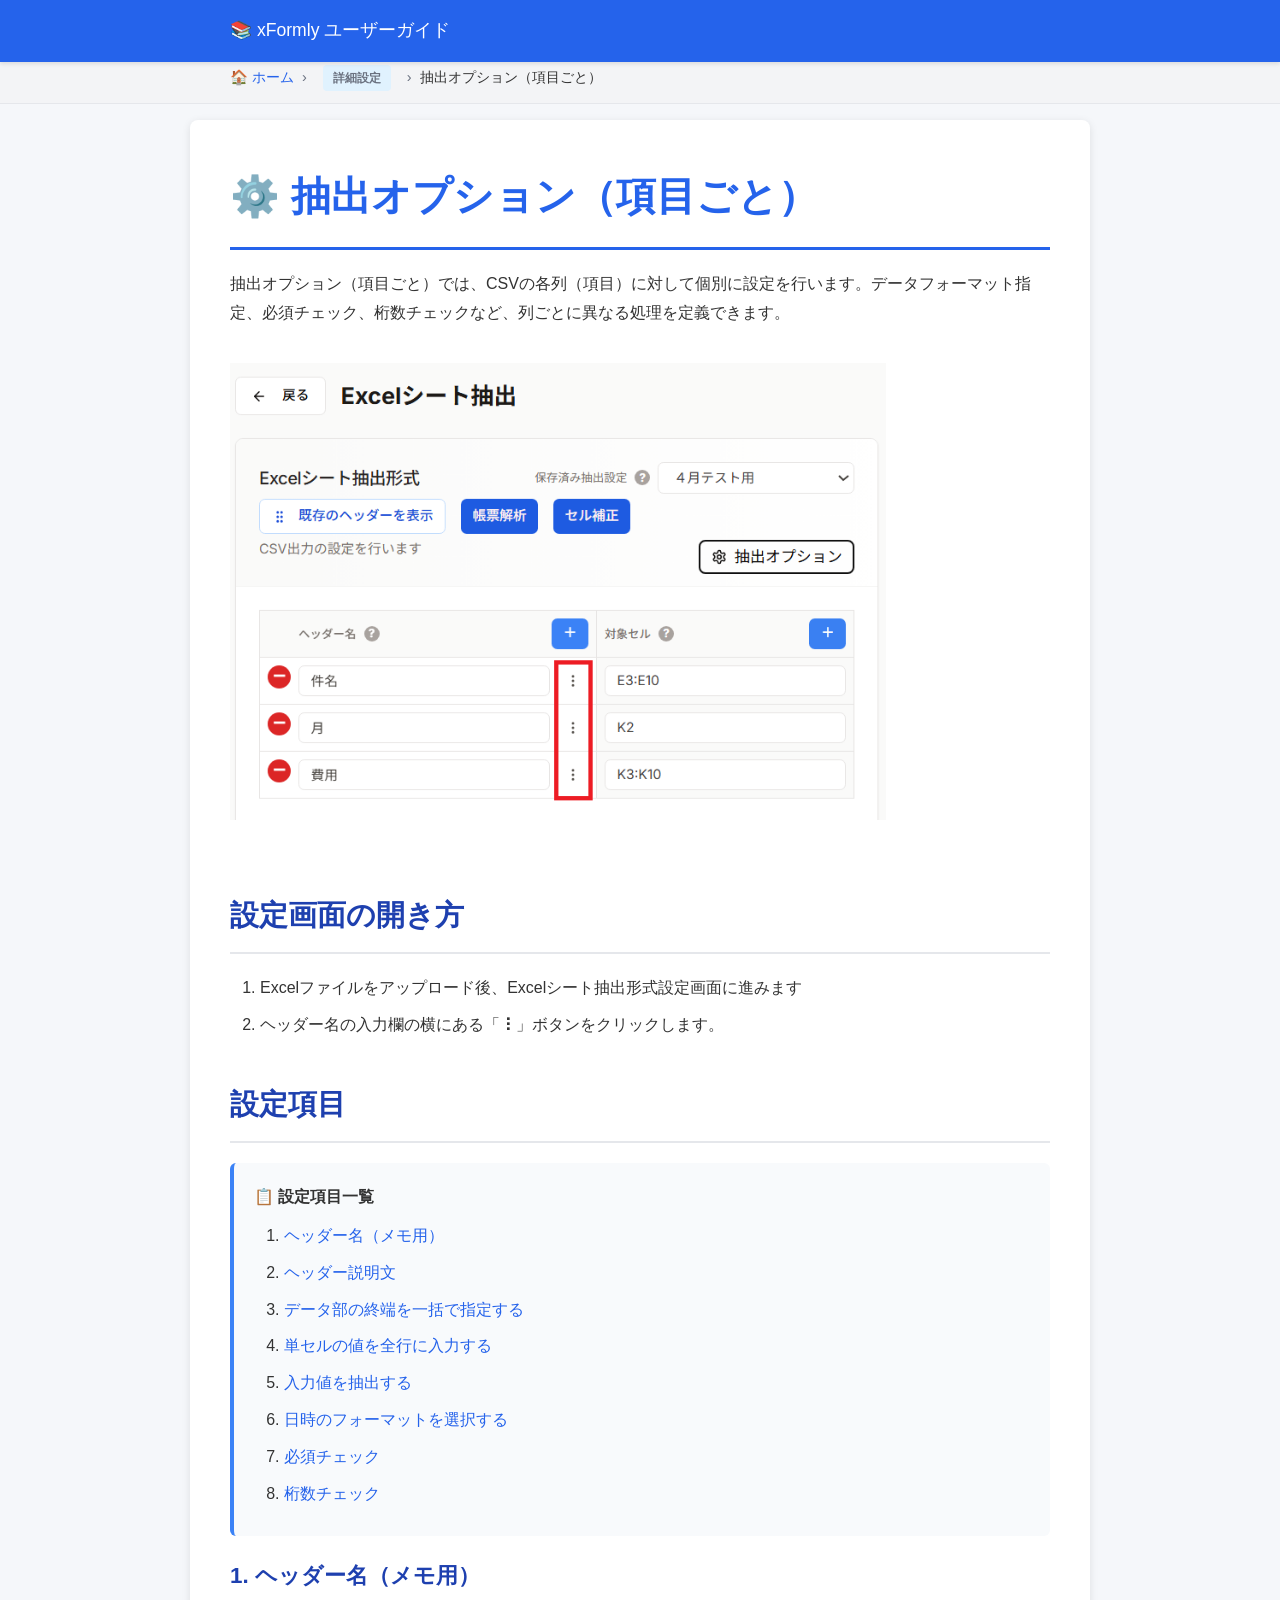
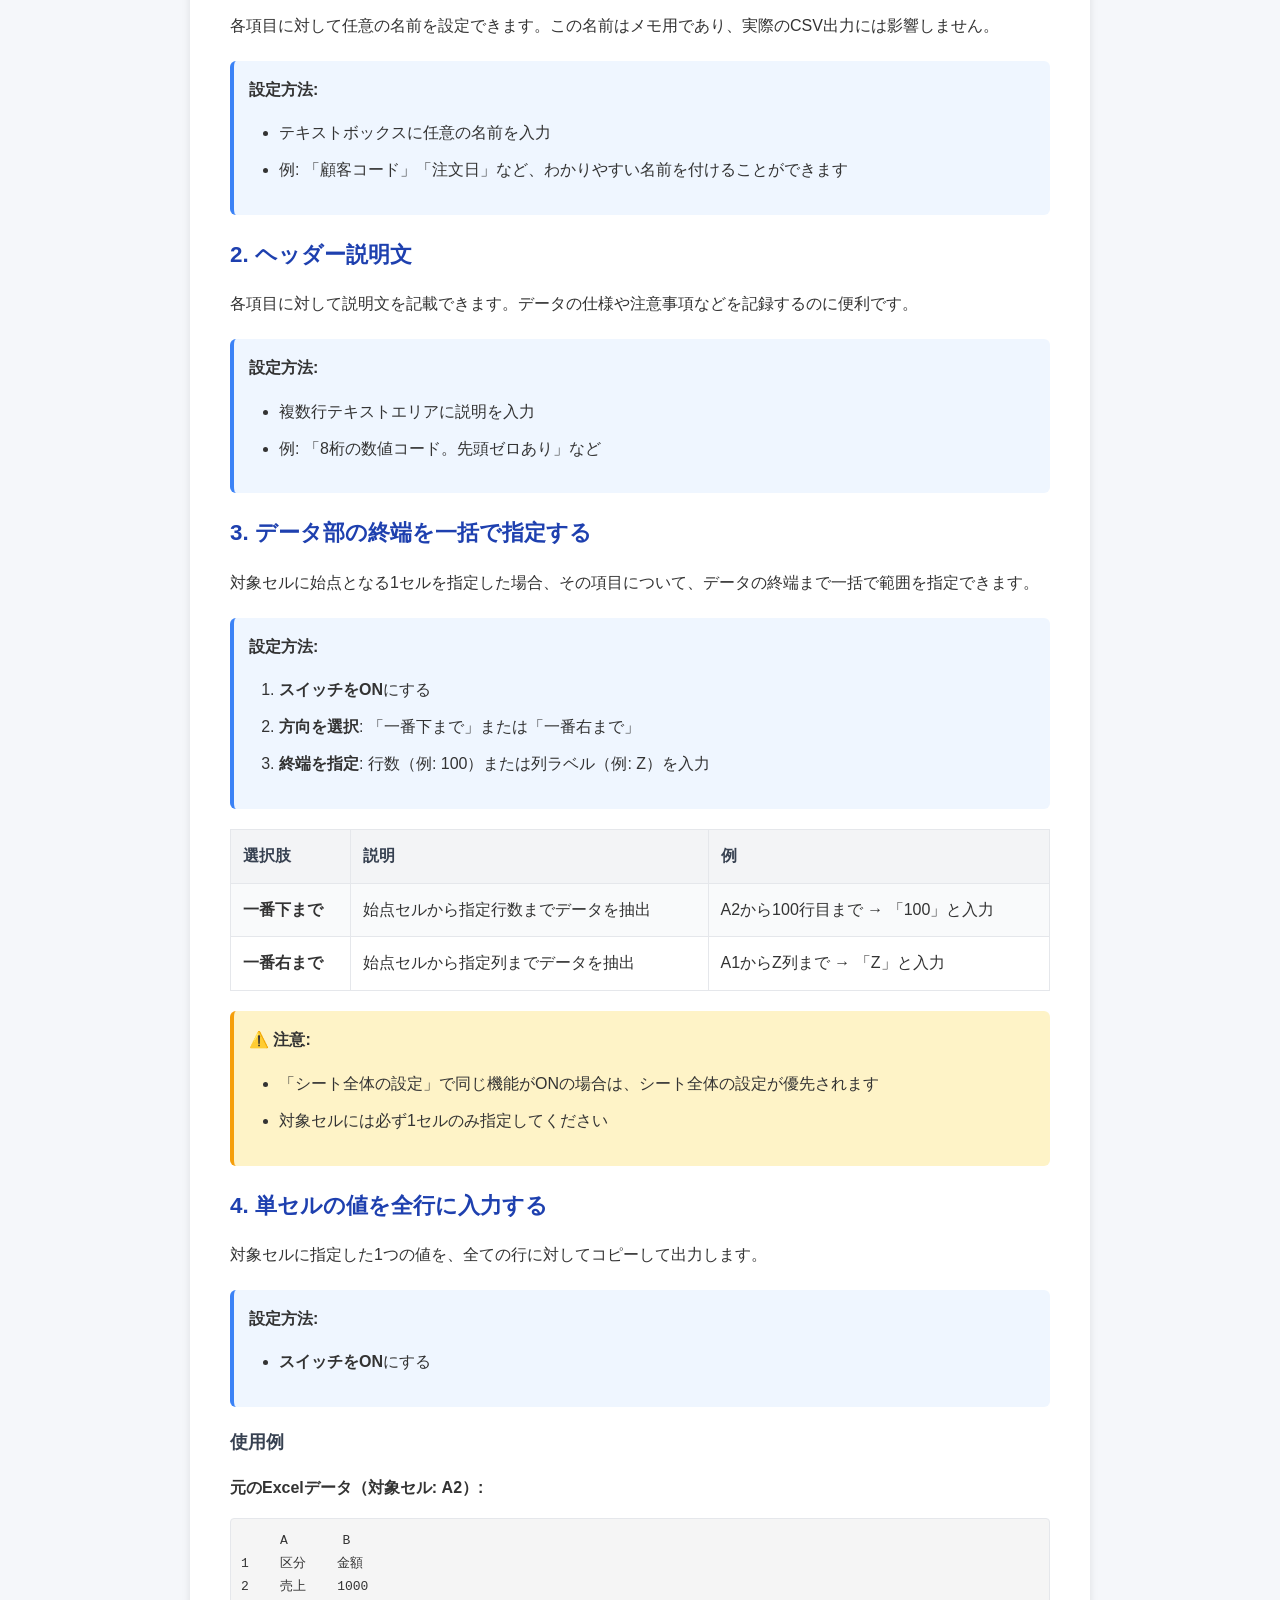
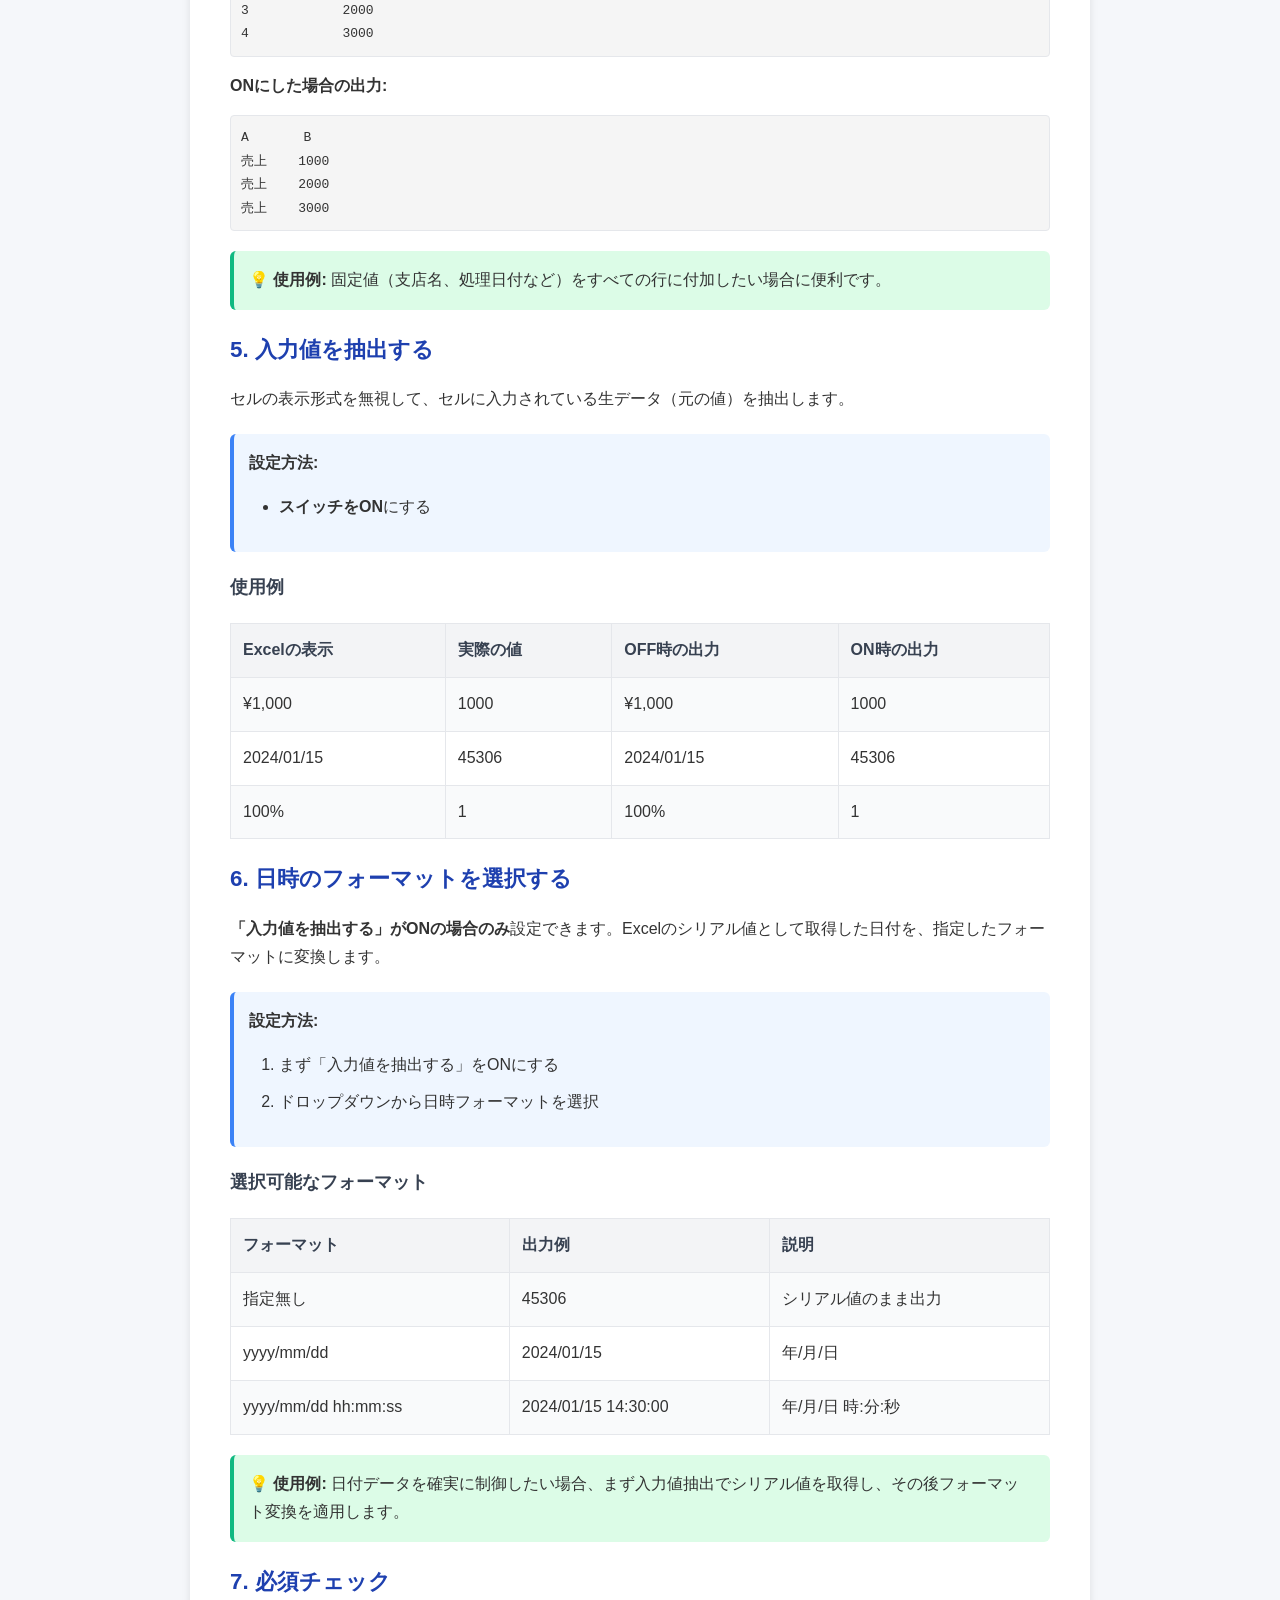
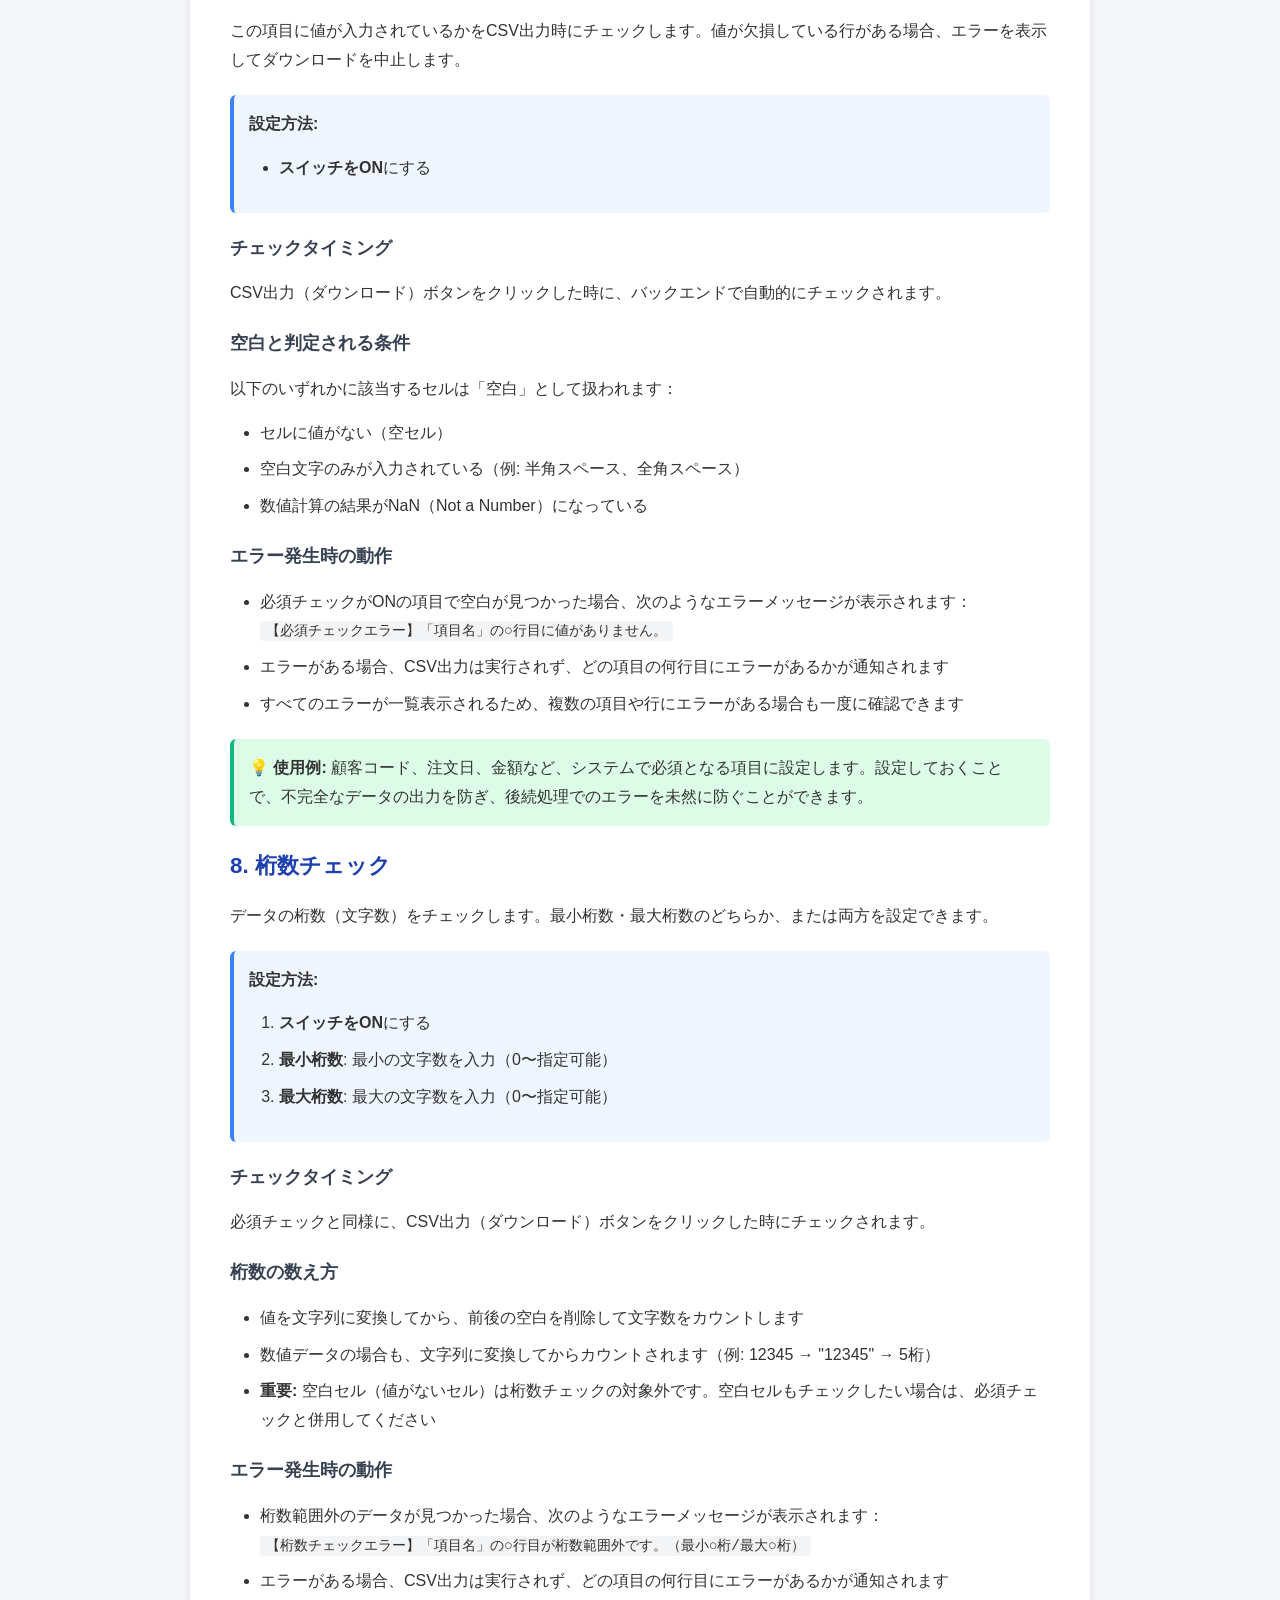
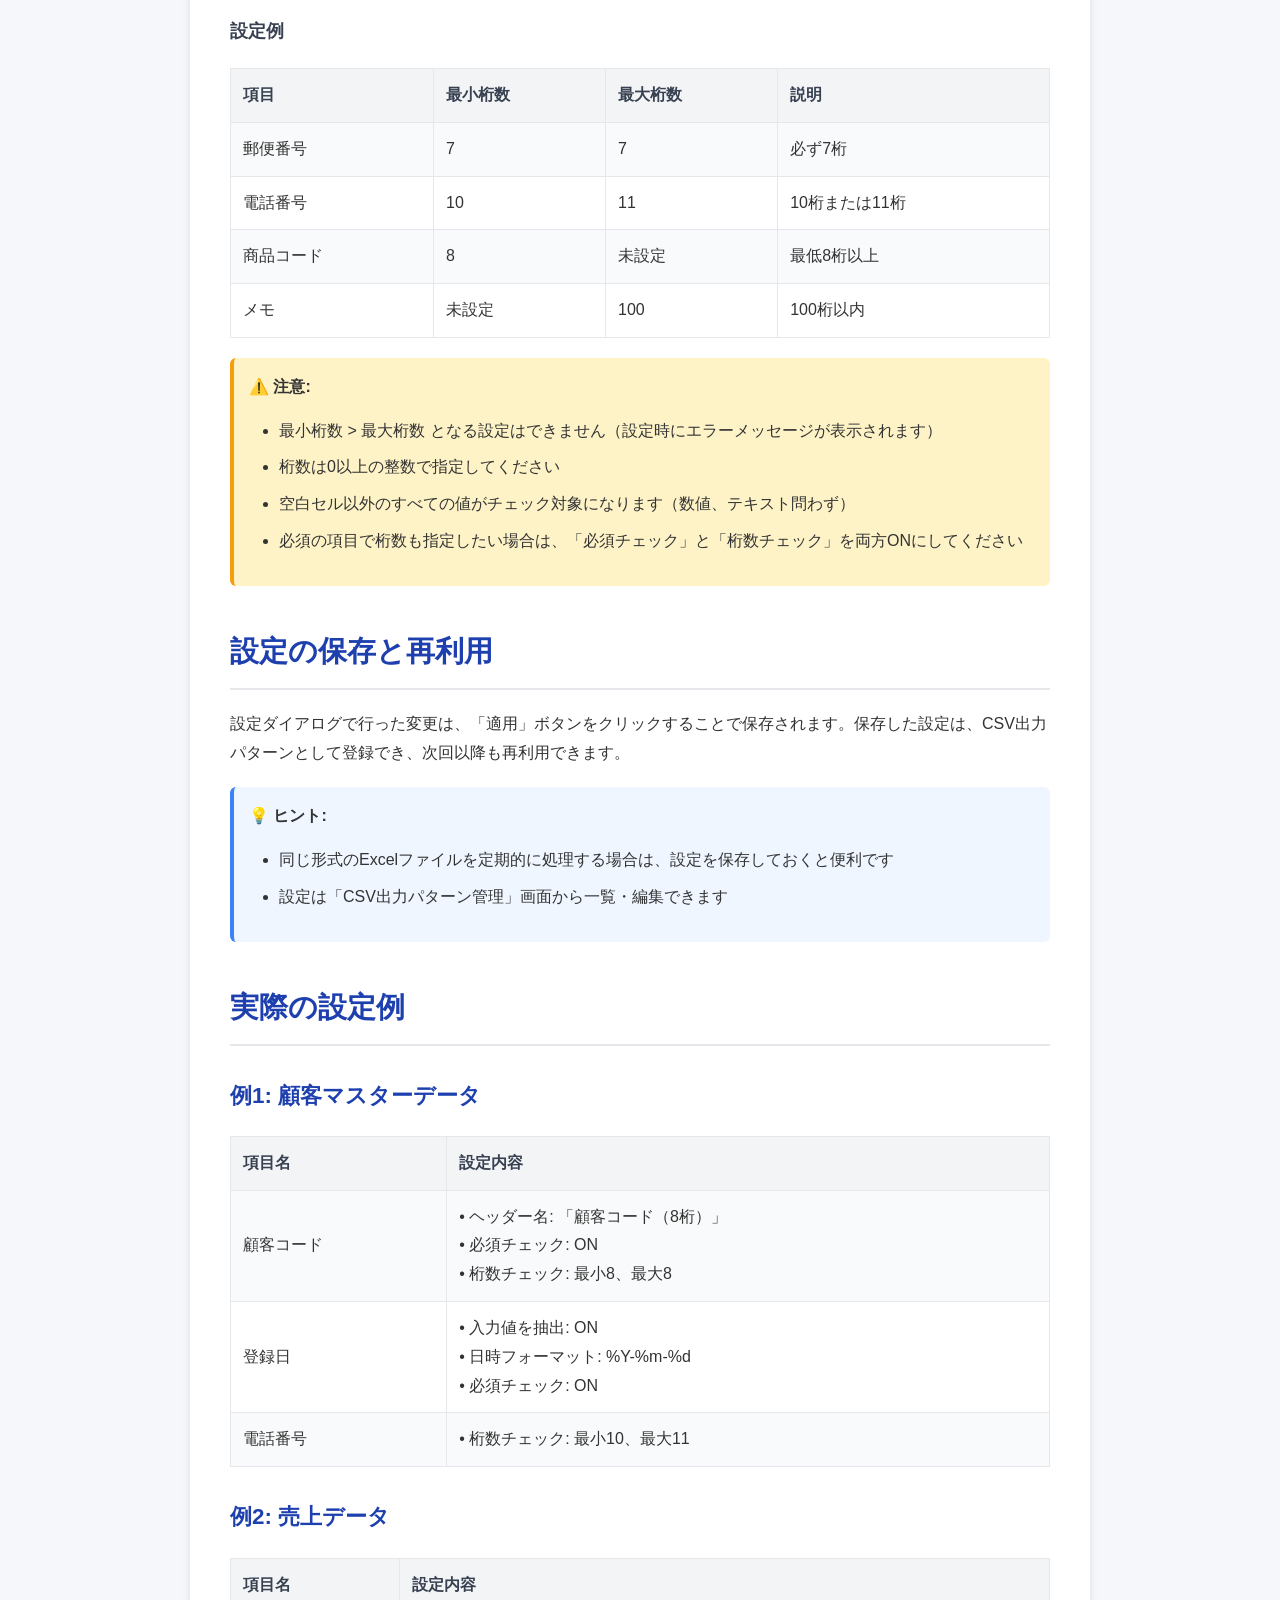
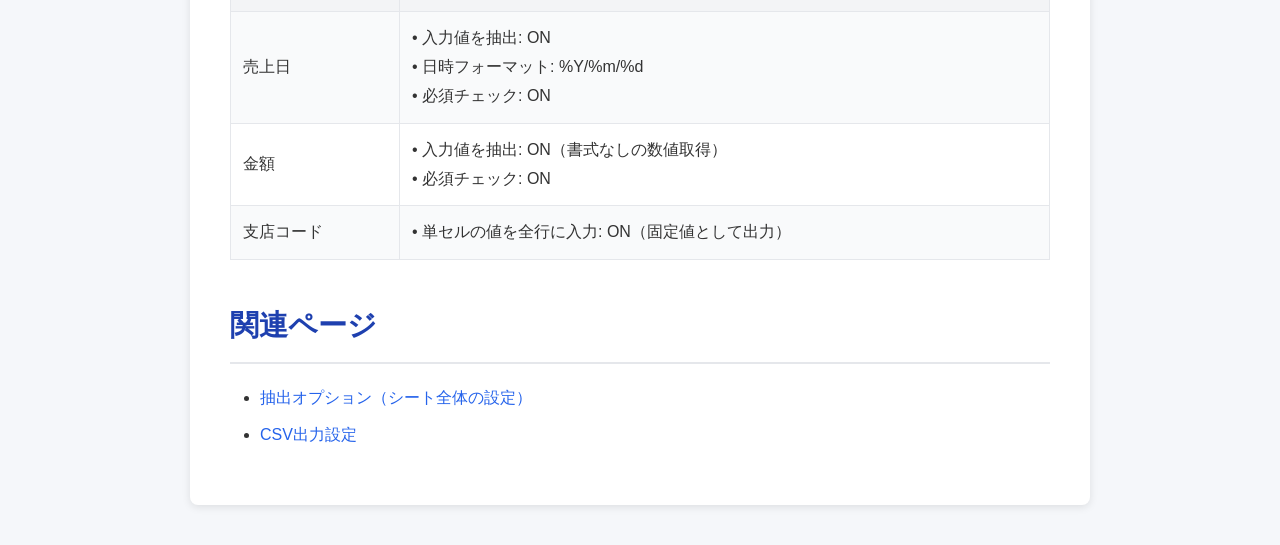
==== commit 5f49a361: "chore: unify headers, clean docs, and refine search/layout" ====
--- a/advanced-settings-column-options.html
+++ b/advanced-settings-column-options.html
@@ -7,11 +7,10 @@
     
     <link rel="stylesheet" href="css/common.css">
 </head>
-<body>
+<body class="page-column-options">
     <div class="top-nav">
         <div class="nav-content">
             <a href="index.html" class="home-link">📚 xFormly ユーザーガイド</a>
-            <a href="index.html">← トップページに戻る</a>
         </div>
     </div>
     <div class="breadcrumb">
@@ -26,7 +25,7 @@
 <h1>⚙️ 抽出オプション（項目ごと）</h1>
 
 <p>抽出オプション（項目ごと）では、CSVの各列（項目）に対して個別に設定を行います。データフォーマット指定、必須チェック、桁数チェックなど、列ごとに異なる処理を定義できます。</p>
-    <img src="images/advanced-settings-項目抽出オプション.png" alt="項目抽出オプション" style="max-width: 80%; height: auto; margin: 20px 0;">
+    <img src="images/advanced-settings-項目抽出オプション.png" alt="項目抽出オプション" class="guide-image-large">
 
 <h2>設定画面の開き方</h2>
 <ol>
@@ -36,17 +35,17 @@
 
 <h2>設定項目</h2>
 
-<div class="note" style="background-color: #f8fafc; border-left: 4px solid #3b82f6; padding: 20px; margin: 20px 0;">
+<div class="note guide-note-emphasis">
     <strong>📋 設定項目一覧</strong>
-    <ol style="margin-top: 10px; margin-bottom: 0;">
-        <li><a href="#setting-1" style="color: #2563eb;">ヘッダー名（メモ用）</a></li>
-        <li><a href="#setting-2" style="color: #2563eb;">ヘッダー説明文</a></li>
-        <li><a href="#setting-3" style="color: #2563eb;">データ部の終端を一括で指定する</a></li>
-        <li><a href="#setting-4" style="color: #2563eb;">単セルの値を全行に入力する</a></li>
-        <li><a href="#setting-5" style="color: #2563eb;">入力値を抽出する</a></li>
-        <li><a href="#setting-6" style="color: #2563eb;">日時のフォーマットを選択する</a></li>
-        <li><a href="#setting-7" style="color: #2563eb;">必須チェック</a></li>
-        <li><a href="#setting-8" style="color: #2563eb;">桁数チェック</a></li>
+    <ol class="compact-list">
+        <li><a href="#setting-1" class="anchor-link">ヘッダー名（メモ用）</a></li>
+        <li><a href="#setting-2" class="anchor-link">ヘッダー説明文</a></li>
+        <li><a href="#setting-3" class="anchor-link">データ部の終端を一括で指定する</a></li>
+        <li><a href="#setting-4" class="anchor-link">単セルの値を全行に入力する</a></li>
+        <li><a href="#setting-5" class="anchor-link">入力値を抽出する</a></li>
+        <li><a href="#setting-6" class="anchor-link">日時のフォーマットを選択する</a></li>
+        <li><a href="#setting-7" class="anchor-link">必須チェック</a></li>
+        <li><a href="#setting-8" class="anchor-link">桁数チェック</a></li>
     </ol>
 </div>
 
@@ -127,7 +126,7 @@
 <h4>使用例</h4>
 
 <p><strong>元のExcelデータ（対象セル: A2）:</strong></p>
-<pre style="background-color: #f5f5f5; padding: 10px; border-radius: 4px;">
+<pre class="code-example">
      A       B
 1    区分    金額
 2    売上    1000
@@ -136,7 +135,7 @@
 </pre>
 
 <p><strong>ONにした場合の出力:</strong></p>
-<pre style="background-color: #f5f5f5; padding: 10px; border-radius: 4px;">
+<pre class="code-example">
 A       B
 売上    1000
 売上    2000
@@ -425,9 +424,9 @@
 <ul>
     <li><a href="advanced-settings-sheet-extraction-options.html">抽出オプション（シート全体の設定）</a></li>
     <li><a href="basic-operations-csv-output-settings.html">CSV出力設定</a></li>
-    <li><a href="faq.html">よくある質問</a></li>
 </ul>
 
+<script src="js/shared-header.js"></script>
     </div>
 </body>
 </html>
--- a/css/common.css
+++ b/css/common.css
@@ -379,6 +379,25 @@
     line-height: 1.6;
 }
 
+[data-category-url] {
+    cursor: pointer;
+}
+
+[data-category-url]:focus-visible {
+    outline: 2px solid #4c8bf5;
+    outline-offset: 2px;
+}
+
+.panel-title-link {
+    color: inherit;
+    text-decoration: none;
+}
+
+.panel-title-link:hover,
+.panel-title-link:focus-visible {
+    text-decoration: underline;
+}
+
 /* ナビゲーショングリッド（トップページ用） */
 .nav-grid {
     display: grid;
@@ -415,6 +434,17 @@
     padding-bottom: 0;
 }
 
+.nav-card h2 a {
+    color: inherit;
+    text-decoration: none;
+    display: inline-flex;
+    align-items: center;
+}
+
+.nav-card h2 a:hover {
+    text-decoration: underline;
+}
+
 .nav-card h2 .emoji {
     font-size: 1.3em;
     margin-right: 10px;
@@ -430,6 +460,15 @@
     color: #666;
     margin-top: 10px;
     line-height: 1.8;
+}
+
+.nav-card .description a,
+.nav-card .description span {
+    display: block;
+}
+
+.nav-card .description a {
+    color: #2563eb;
 }
 
 /* トップページ用ヘッダー */
@@ -447,6 +486,27 @@
     border-bottom: none;
 }
 
+#homeResetTrigger {
+    cursor: pointer;
+}
+
+.home-reset-trigger {
+    appearance: none;
+    border: none;
+    background: transparent;
+    color: inherit;
+    font: inherit;
+    line-height: inherit;
+    padding: 0;
+    cursor: pointer;
+}
+
+.home-reset-trigger:focus-visible {
+    outline: 3px solid rgba(37, 99, 235, 0.35);
+    outline-offset: 6px;
+    border-radius: 6px;
+}
+
 .header p {
     color: #6b7280;
     font-size: 1.1em;
@@ -472,6 +532,245 @@
 .search-box input:focus {
     border-color: #2563eb;
     box-shadow: 0 0 0 3px rgba(37, 99, 235, 0.1);
+}
+
+.search-help {
+    margin: 10px auto 0;
+    max-width: 720px;
+    color: #6b7280;
+    font-size: 0.92em;
+    line-height: 1.6;
+}
+
+.global-search-results {
+    background-color: #f8fafc;
+    border: 1px solid #e5e7eb;
+    border-radius: 8px;
+    padding: 20px;
+    margin-top: -10px;
+    margin-bottom: 25px;
+}
+
+.global-search-results h3 {
+    margin-top: 0;
+    color: #1e40af;
+}
+
+.search-status {
+    color: #6b7280;
+    margin: 8px 0 14px 0;
+    font-size: 0.95em;
+}
+
+.page-index-floating .search-box {
+    position: fixed;
+    top: 8px;
+    right: max(16px, calc((100vw - 900px) / 2 + 40px));
+    z-index: 1001;
+    margin: 0;
+    width: 320px;
+    text-align: right;
+}
+
+.page-index-floating .search-box input {
+    width: 320px;
+    max-width: 320px;
+    padding: 8px 12px;
+    font-size: 0.92em;
+}
+
+.page-index-floating .search-box .search-help {
+    display: none;
+}
+
+.page-search-floating .search-box {
+    position: fixed;
+    top: 66px;
+    right: max(16px, calc((100vw - 900px) / 2 + 40px));
+    z-index: 1000;
+    margin: 0;
+    width: 320px;
+    text-align: right;
+}
+
+.page-search-floating .search-box input {
+    width: 320px;
+    max-width: 320px;
+    padding: 8px 12px;
+    font-size: 0.92em;
+}
+
+.page-search-floating .search-help,
+.page-search-floating .search-status {
+    display: none;
+}
+
+@media (max-width: 900px) {
+    .page-index-floating .search-box {
+        position: static;
+        top: auto;
+        right: auto;
+        z-index: auto;
+        margin: 30px 0;
+        width: auto;
+        text-align: center;
+    }
+
+    .page-index-floating .search-box input {
+        width: 100%;
+        max-width: 600px;
+        padding: 12px 20px;
+        font-size: 1em;
+    }
+
+    .page-index-floating .search-box .search-help {
+        display: block;
+    }
+
+    .page-search-floating .search-box {
+        position: static;
+        top: auto;
+        right: auto;
+        z-index: auto;
+        margin: 30px 0;
+        width: auto;
+        text-align: center;
+    }
+
+    .page-search-floating .search-box input {
+        width: 100%;
+        max-width: 600px;
+        padding: 12px 20px;
+        font-size: 1em;
+    }
+
+    .page-search-floating .search-help,
+    .page-search-floating .search-status {
+        display: block;
+    }
+}
+
+.global-search-results ul {
+    list-style: none;
+    padding: 0;
+    margin: 0;
+}
+
+.global-search-results li {
+    padding: 10px 0;
+    border-top: 1px solid #e5e7eb;
+}
+
+.global-search-results li:first-child {
+    border-top: none;
+    padding-top: 0;
+}
+
+.global-search-results a {
+    color: #2563eb;
+    font-weight: 600;
+}
+
+.result-snippet {
+    margin: 4px 0 0 0;
+    color: #4b5563;
+    font-size: 0.92em;
+    line-height: 1.6;
+}
+
+.advanced-feature-grid {
+    display: grid;
+    grid-template-columns: repeat(auto-fit, minmax(300px, 1fr));
+    gap: 20px;
+    margin: 30px 0;
+}
+
+.advanced-feature-card {
+    border: 1px solid #e5e7eb;
+    border-radius: 8px;
+    padding: 20px;
+}
+
+.advanced-feature-list {
+    margin-top: 10px;
+}
+
+.advanced-feature-link {
+    display: inline-block;
+    margin-top: 10px;
+    color: #2563eb;
+}
+
+.advanced-tip-spacing {
+    margin-top: 40px;
+}
+
+.guide-image-large {
+    max-width: 80%;
+    height: auto;
+    margin: 20px 0;
+}
+
+.guide-note-emphasis {
+    background-color: #f8fafc;
+    border-left: 4px solid #3b82f6;
+    padding: 20px;
+    margin: 20px 0;
+}
+
+.compact-list {
+    margin-top: 10px;
+    margin-bottom: 0;
+}
+
+.anchor-link {
+    color: #2563eb;
+}
+
+.page-column-options h3[id^="setting-"],
+.page-sheet-options h3[id^="setting-"] {
+    margin-top: 20px;
+    scroll-margin-top: 130px;
+}
+
+.code-example {
+    background-color: #f5f5f5;
+    padding: 10px;
+    border-radius: 4px;
+}
+
+.image-frame-small {
+    max-width: 50%;
+    height: auto;
+    border: 1px solid #e5e7eb;
+    border-radius: 6px;
+    margin: 20px 0;
+}
+
+.guide-image-medium {
+    max-width: 50%;
+    height: auto;
+    margin: 20px 0;
+}
+
+.table-top-spacing {
+    margin-top: 10px;
+}
+
+.text-top-spacing {
+    margin-top: 10px;
+}
+
+.col-width-80 {
+    width: 80px;
+}
+
+.row-highlight-blue {
+    background: #dbeafe;
+}
+
+.hierarchy-level-indented {
+    margin-left: 30px;
 }
 
 /* クイックリンク */
